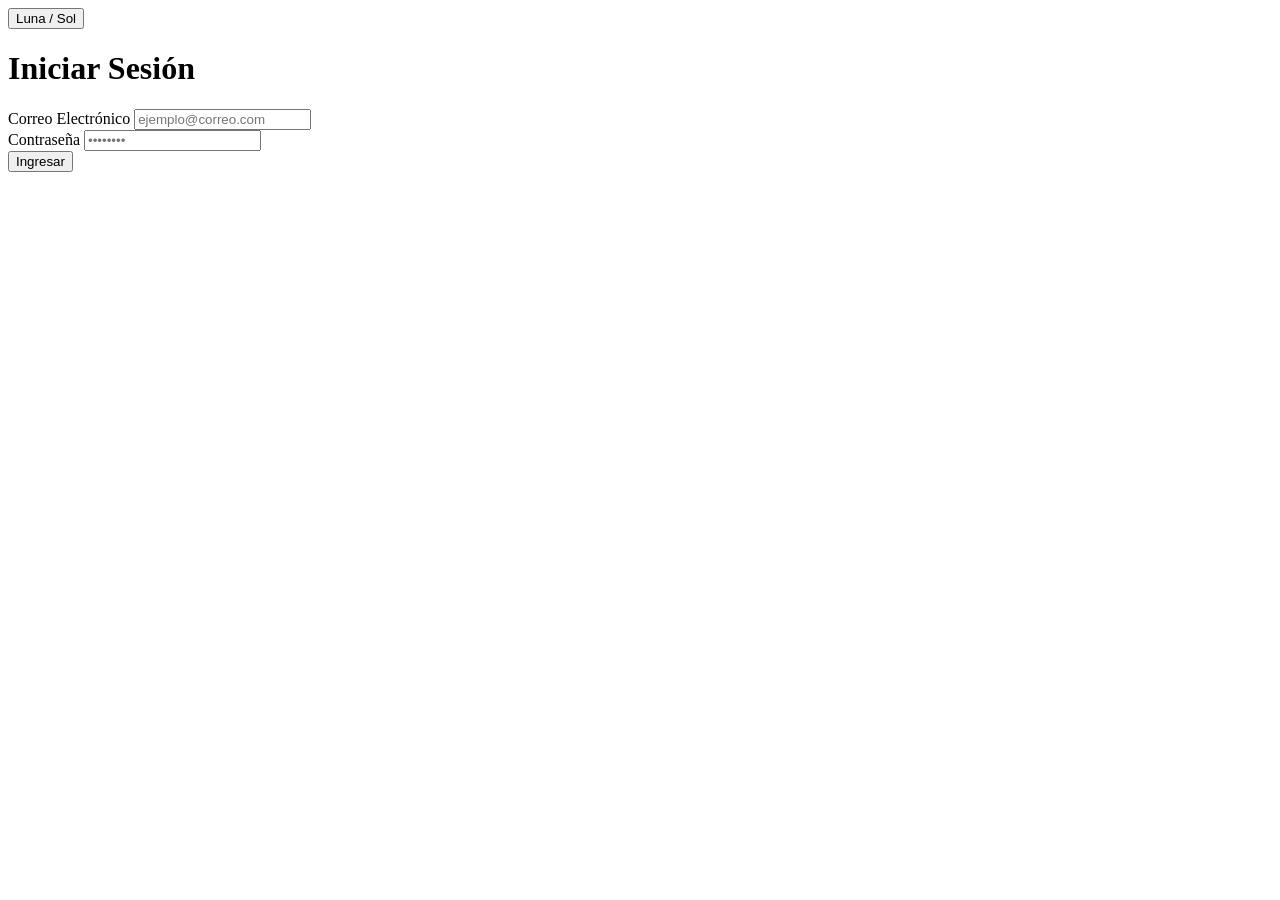
==== index.html @ 22a57d8a "Rename Index.html to index.html" ====
<!DOCTYPE html>
<html lang="es">
<head>
    <meta charset="UTF-8">
    <meta name="viewport" content="width=device-width, initial-scale=1.0">
    <title>SGG - Iniciar Sesión</title>
    <link rel="stylesheet" href="css/style.css">
</head>
<body class="theme-light">
    <header>
        <button id="theme-toggle" aria-label="Cambiar tema de color">Luna / Sol</button>
    </header>
    
    <main class="login-container">
        <h1>Iniciar Sesión</h1>
        <form id="login-form" novalidate>
            <div class="form-group">
                <label for="email">Correo Electrónico</label>
                <input type="email" id="email" required placeholder="ejemplo@correo.com">
            </div>
            
            <div class="form-group">
                <label for="password">Contraseña</label>
                <input type="password" id="password" required placeholder="••••••••">
            </div>
            
            <button type="submit">Ingresar</button>
            <p id="error-message" class="error-text" aria-live="polite"></p>
        </form>
    </main>

    <script src="js/login.js"></script>
</body>
</html>
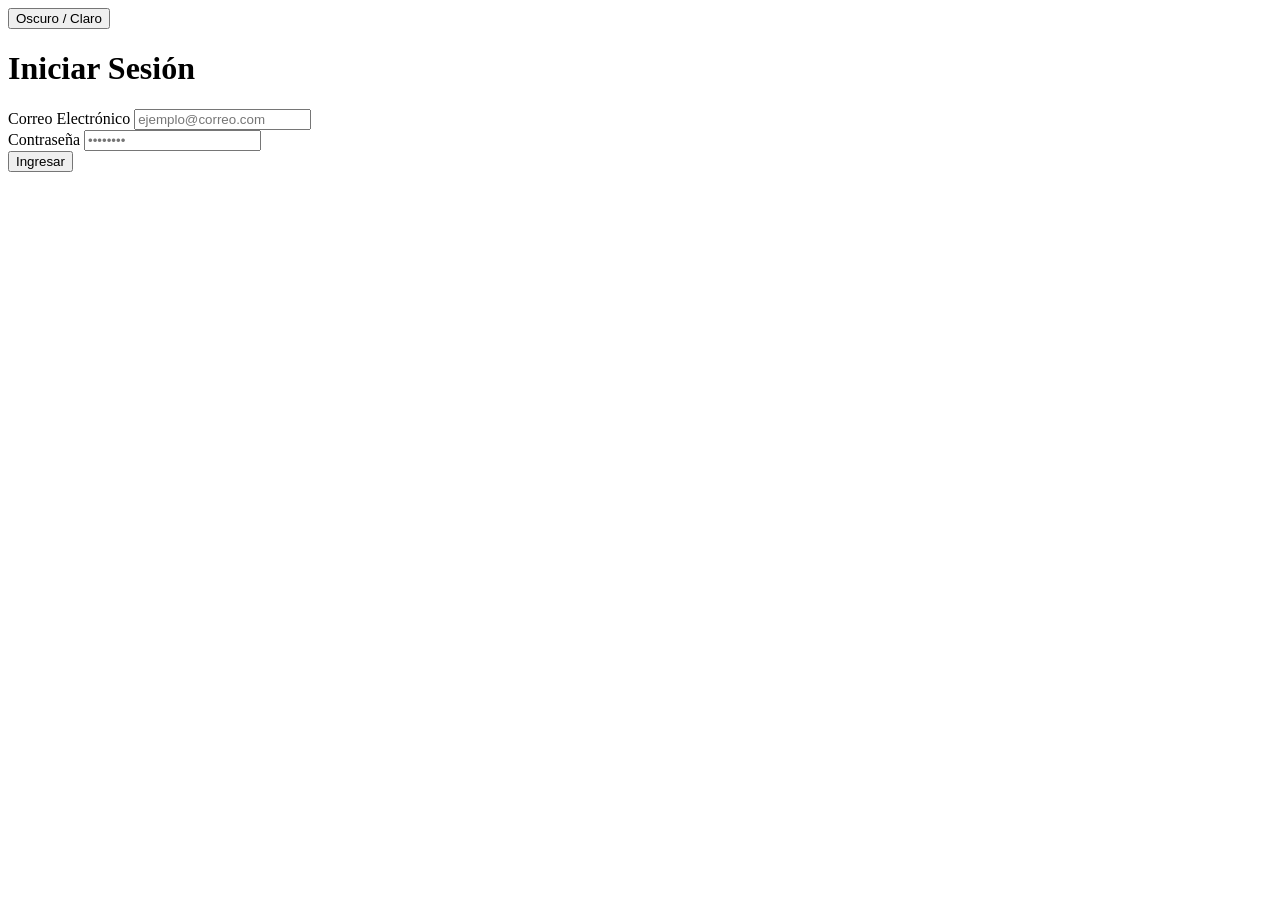
==== commit 618649c3: "Update index.html" ====
--- a/index.html
+++ b/index.html
@@ -8,7 +8,7 @@
 </head>
 <body class="theme-light">
     <header>
-        <button id="theme-toggle" aria-label="Cambiar tema de color">Luna / Sol</button>
+        <button id="theme-toggle" aria-label="Cambiar tema de color">Oscuro / Claro</button>
     </header>
     
     <main class="login-container">
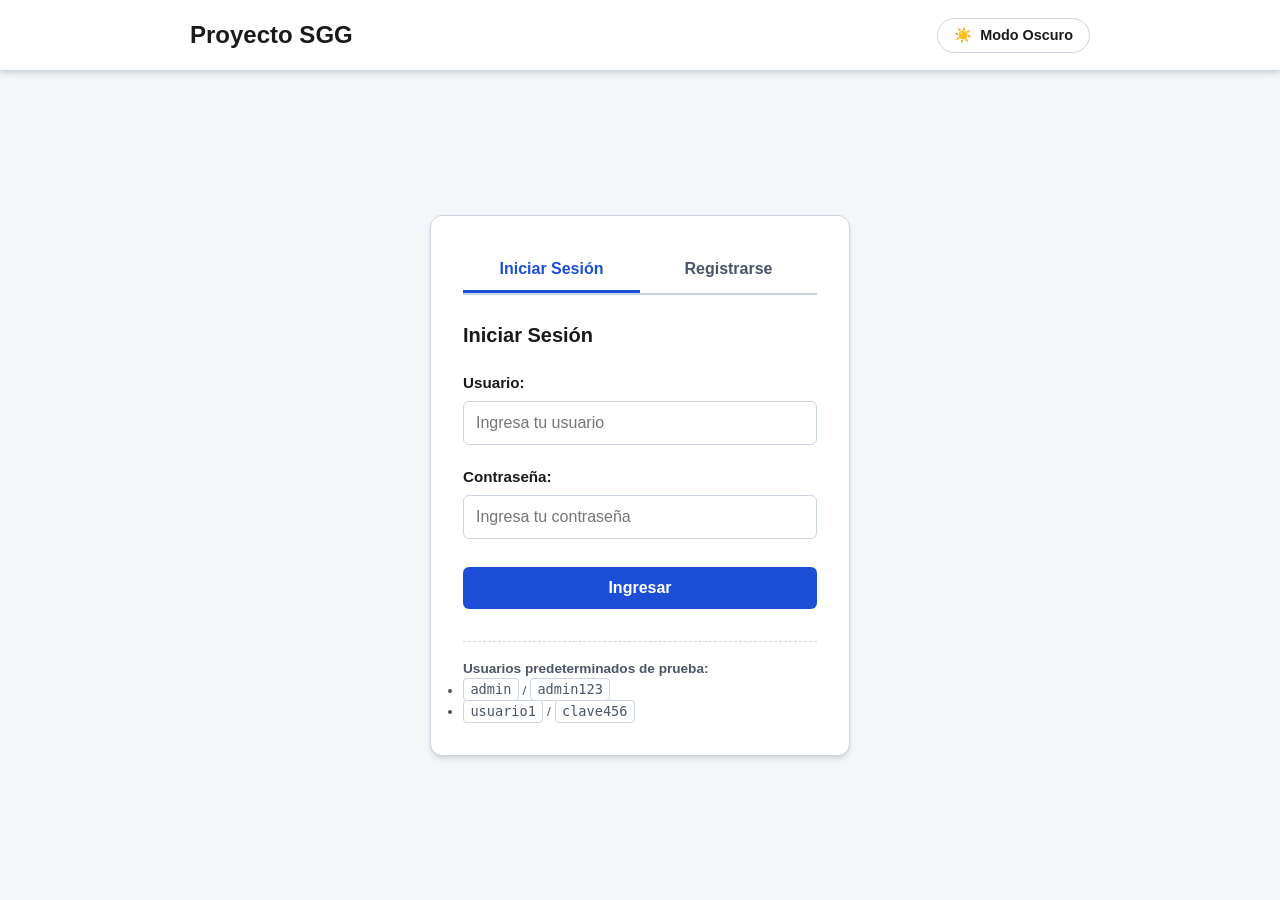
==== commit c814733a: "Add files via upload" ====
--- a/index.html
+++ b/index.html
@@ -1,34 +1,81 @@
-<!DOCTYPE html>
-<html lang="es">
-<head>
-    <meta charset="UTF-8">
-    <meta name="viewport" content="width=device-width, initial-scale=1.0">
-    <title>SGG - Iniciar Sesión</title>
-    <link rel="stylesheet" href="css/style.css">
-</head>
-<body class="theme-light">
-    <header>
-        <button id="theme-toggle" aria-label="Cambiar tema de color">Oscuro / Claro</button>
-    </header>
-    
-    <main class="login-container">
-        <h1>Iniciar Sesión</h1>
-        <form id="login-form" novalidate>
-            <div class="form-group">
-                <label for="email">Correo Electrónico</label>
-                <input type="email" id="email" required placeholder="ejemplo@correo.com">
-            </div>
-            
-            <div class="form-group">
-                <label for="password">Contraseña</label>
-                <input type="password" id="password" required placeholder="••••••••">
-            </div>
-            
-            <button type="submit">Ingresar</button>
-            <p id="error-message" class="error-text" aria-live="polite"></p>
-        </form>
-    </main>
-
-    <script src="js/login.js"></script>
-</body>
-</html>
+<!DOCTYPE html>
+<html lang="es" data-theme="light">
+<head>
+  <meta charset="UTF-8">
+  <meta name="viewport" content="width=device-width, initial-scale=1.0">
+  <title>Proyecto SGG - Autenticación y Registro de Usuarios</title>
+  <link rel="stylesheet" href="css/style.css">
+</head>
+<body>
+  <header class="app-header">
+    <div class="header-container">
+      <h1>Proyecto SGG</h1>
+      <!-- Switch de Tema Día/Noche -->
+      <button id="theme-toggle" class="theme-toggle-btn" type="button" aria-label="Alternar modo oscuro y claro" aria-pressed="false">
+        <span class="theme-icon" aria-hidden="true">☀️</span>
+        <span id="theme-text">Modo Oscuro</span>
+      </button>
+    </div>
+  </header>
+
+  <main class="main-container">
+    <!-- Contenedor de Formularios -->
+    <div class="auth-card">
+      <!-- Navegación entre pestañas de Login y Registro -->
+      <div class="tab-nav" role="tablist" aria-label="Formularios de Autenticación">
+        <button id="tab-login" class="tab-btn active" type="button" role="tab" aria-selected="true" aria-controls="panel-login">Iniciar Sesión</button>
+        <button id="tab-register" class="tab-btn" type="button" role="tab" aria-selected="false" aria-controls="panel-register">Registrarse</button>
+      </div>
+
+      <!-- Panel de Inicio de Sesión -->
+      <section id="panel-login" class="tab-panel active" role="tabpanel" aria-labelledby="tab-login">
+        <h2>Iniciar Sesión</h2>
+        <form id="login-form" novalidate>
+          <div class="form-group">
+            <label for="login-username">Usuario:</label>
+            <input type="text" id="login-username" name="username" required autocomplete="username" placeholder="Ingresa tu usuario">
+          </div>
+
+          <div class="form-group">
+            <label for="login-password">Contraseña:</label>
+            <input type="password" id="login-password" name="password" required autocomplete="current-password" placeholder="Ingresa tu contraseña">
+          </div>
+
+          <button type="submit" class="btn btn-primary">Ingresar</button>
+        </form>
+        <div id="login-message" class="message-banner" aria-live="polite"></div>
+      </section>
+
+      <!-- Panel de Registro de Usuarios -->
+      <section id="panel-register" class="tab-panel hidden" role="tabpanel" aria-labelledby="tab-register">
+        <h2>Registro de Nuevo Usuario</h2>
+        <form id="register-form" novalidate>
+          <div class="form-group">
+            <label for="reg-username">Nuevo Usuario:</label>
+            <input type="text" id="reg-username" name="username" required autocomplete="username" placeholder="Nombre de usuario">
+          </div>
+
+          <div class="form-group">
+            <label for="reg-password">Contraseña:</label>
+            <input type="password" id="reg-password" name="password" required autocomplete="new-password" placeholder="Contraseña segura">
+          </div>
+
+          <button type="submit" class="btn btn-secondary">Crear Cuenta</button>
+        </form>
+        <div id="register-message" class="message-banner" aria-live="polite"></div>
+      </section>
+
+      <!-- Información de Usuarios de Prueba (Ayuda) -->
+      <footer class="demo-credentials">
+        <p><strong>Usuarios predeterminados de prueba:</strong></p>
+        <ul>
+          <li><code>admin</code> / <code>admin123</code></li>
+          <li><code>usuario1</code> / <code>clave456</code></li>
+        </ul>
+      </footer>
+    </div>
+  </main>
+
+  <script src="js/login.js"></script>
+</body>
+</html>
--- a/css/style.css
+++ b/css/style.css
@@ -0,0 +1,260 @@
+/* ==========================================================================
+   PROYECTO SGG - ESTILOS VISUALES Y MODO DÍA/NOCHE (WCAG COMPLIANT)
+   ========================================================================== */
+
+/* Variables CSS para modo claro (Día) */
+:root {
+  --bg-color: #f4f6f9;
+  --card-bg: #ffffff;
+  --text-color: #1a1a1a;
+  --text-secondary: #4a5568;
+  --primary-color: #1d4ed8; /* Azul con alto contraste */
+  --primary-hover: #1e40af;
+  --secondary-color: #0f766e;
+  --secondary-hover: #115e59;
+  --border-color: #cbd5e1;
+  --input-bg: #ffffff;
+  --success-bg: #dcfce7;
+  --success-text: #14532d;
+  --success-border: #86efac;
+  --error-bg: #fee2e2;
+  --error-text: #7f1d1d;
+  --error-border: #fca5a5;
+  --focus-ring: #2563eb;
+  --shadow: 0 4px 6px -1px rgba(0, 0, 0, 0.1), 0 2px 4px -1px rgba(0, 0, 0, 0.06);
+}
+
+/* Variables CSS para modo oscuro (Noche) */
+[data-theme="dark"] {
+  --bg-color: #0f172a;
+  --card-bg: #1e293b;
+  --text-color: #f8fafc;
+  --text-secondary: #cbd5e1;
+  --primary-color: #3b82f6;
+  --primary-hover: #60a5fa;
+  --secondary-color: #14b8a6;
+  --secondary-hover: #2dd4bf;
+  --border-color: #475569;
+  --input-bg: #334155;
+  --success-bg: #064e3b;
+  --success-text: #ecfdf5;
+  --success-border: #059669;
+  --error-bg: #7f1d1d;
+  --error-text: #fef2f2;
+  --error-border: #dc2626;
+  --focus-ring: #93c5fd;
+  --shadow: 0 4px 6px -1px rgba(0, 0, 0, 0.5), 0 2px 4px -1px rgba(0, 0, 0, 0.3);
+}
+
+/* Base y Reset Semántico */
+* {
+  box-sizing: border-box;
+  margin: 0;
+  padding: 0;
+}
+
+body {
+  font-family: -apple-system, BlinkMacSystemFont, "Segoe UI", Roboto, Helvetica, Arial, sans-serif;
+  background-color: var(--bg-color);
+  color: var(--text-color);
+  line-height: 1.6;
+  min-height: 100vh;
+  display: flex;
+  flex-direction: column;
+  transition: background-color 0.3s ease, color 0.3s ease;
+}
+
+/* Enfoque accesible (WCAG) */
+:focus-visible {
+  outline: 3px solid var(--focus-ring);
+  outline-offset: 2px;
+}
+
+/* Encabezado */
+.app-header {
+  background-color: var(--card-bg);
+  border-bottom: 1px solid var(--border-color);
+  padding: 1rem 2rem;
+  box-shadow: var(--shadow);
+}
+
+.header-container {
+  max-width: 900px;
+  margin: 0 auto;
+  display: flex;
+  justify-content: space-between;
+  align-items: center;
+}
+
+.header-container h1 {
+  font-size: 1.5rem;
+  font-weight: 700;
+}
+
+/* Botón Switch de Tema */
+.theme-toggle-btn {
+  background-color: var(--input-bg);
+  color: var(--text-color);
+  border: 1px solid var(--border-color);
+  padding: 0.5rem 1rem;
+  border-radius: 20px;
+  cursor: pointer;
+  display: flex;
+  align-items: center;
+  gap: 0.5rem;
+  font-size: 0.9rem;
+  font-weight: 600;
+  transition: all 0.2s ease;
+}
+
+.theme-toggle-btn:hover {
+  border-color: var(--primary-color);
+}
+
+/* Layout Principal */
+.main-container {
+  flex: 1;
+  display: flex;
+  justify-content: center;
+  align-items: center;
+  padding: 2rem 1rem;
+}
+
+.auth-card {
+  background-color: var(--card-bg);
+  border: 1px solid var(--border-color);
+  border-radius: 12px;
+  width: 100%;
+  max-width: 420px;
+  padding: 2rem;
+  box-shadow: var(--shadow);
+}
+
+/* Pestañas de Navegación */
+.tab-nav {
+  display: flex;
+  border-bottom: 2px solid var(--border-color);
+  margin-bottom: 1.5rem;
+}
+
+.tab-btn {
+  flex: 1;
+  background: none;
+  border: none;
+  padding: 0.75rem;
+  font-size: 1rem;
+  font-weight: 600;
+  color: var(--text-secondary);
+  cursor: pointer;
+  border-bottom: 3px solid transparent;
+  transition: all 0.2s ease;
+}
+
+.tab-btn.active {
+  color: var(--primary-color);
+  border-bottom-color: var(--primary-color);
+}
+
+/* Formularios */
+.tab-panel.hidden {
+  display: none;
+}
+
+.tab-panel h2 {
+  font-size: 1.25rem;
+  margin-bottom: 1.25rem;
+}
+
+.form-group {
+  margin-bottom: 1.25rem;
+  display: flex;
+  flex-direction: column;
+}
+
+.form-group label {
+  font-weight: 600;
+  margin-bottom: 0.35rem;
+  font-size: 0.95rem;
+}
+
+.form-group input {
+  padding: 0.75rem;
+  border: 1px solid var(--border-color);
+  border-radius: 6px;
+  background-color: var(--input-bg);
+  color: var(--text-color);
+  font-size: 1rem;
+}
+
+/* Botones de Acción */
+.btn {
+  width: 100%;
+  padding: 0.75rem;
+  font-size: 1rem;
+  font-weight: 600;
+  border: none;
+  border-radius: 6px;
+  cursor: pointer;
+  transition: background-color 0.2s ease;
+  margin-top: 0.5rem;
+}
+
+.btn-primary {
+  background-color: var(--primary-color);
+  color: #ffffff;
+}
+
+.btn-primary:hover {
+  background-color: var(--primary-hover);
+}
+
+.btn-secondary {
+  background-color: var(--secondary-color);
+  color: #ffffff;
+}
+
+.btn-secondary:hover {
+  background-color: var(--secondary-hover);
+}
+
+/* Banner de Mensajes (Éxito y Error) */
+.message-banner {
+  margin-top: 1rem;
+  padding: 0.75rem;
+  border-radius: 6px;
+  font-size: 0.92rem;
+  font-weight: 600;
+  display: none;
+  text-align: center;
+}
+
+.message-banner.success {
+  display: block;
+  background-color: var(--success-bg);
+  color: var(--success-text);
+  border: 1px solid var(--success-border);
+}
+
+.message-banner.error {
+  display: block;
+  background-color: var(--error-bg);
+  color: var(--error-text);
+  border: 1px solid var(--error-border);
+}
+
+/* Credenciales de Prueba */
+.demo-credentials {
+  margin-top: 2rem;
+  padding-top: 1rem;
+  border-top: 1px dashed var(--border-color);
+  font-size: 0.85rem;
+  color: var(--text-secondary);
+}
+
+.demo-credentials code {
+  background-color: var(--input-bg);
+  padding: 0.15rem 0.4rem;
+  border-radius: 4px;
+  border: 1px solid var(--border-color);
+  font-family: monospace;
+}
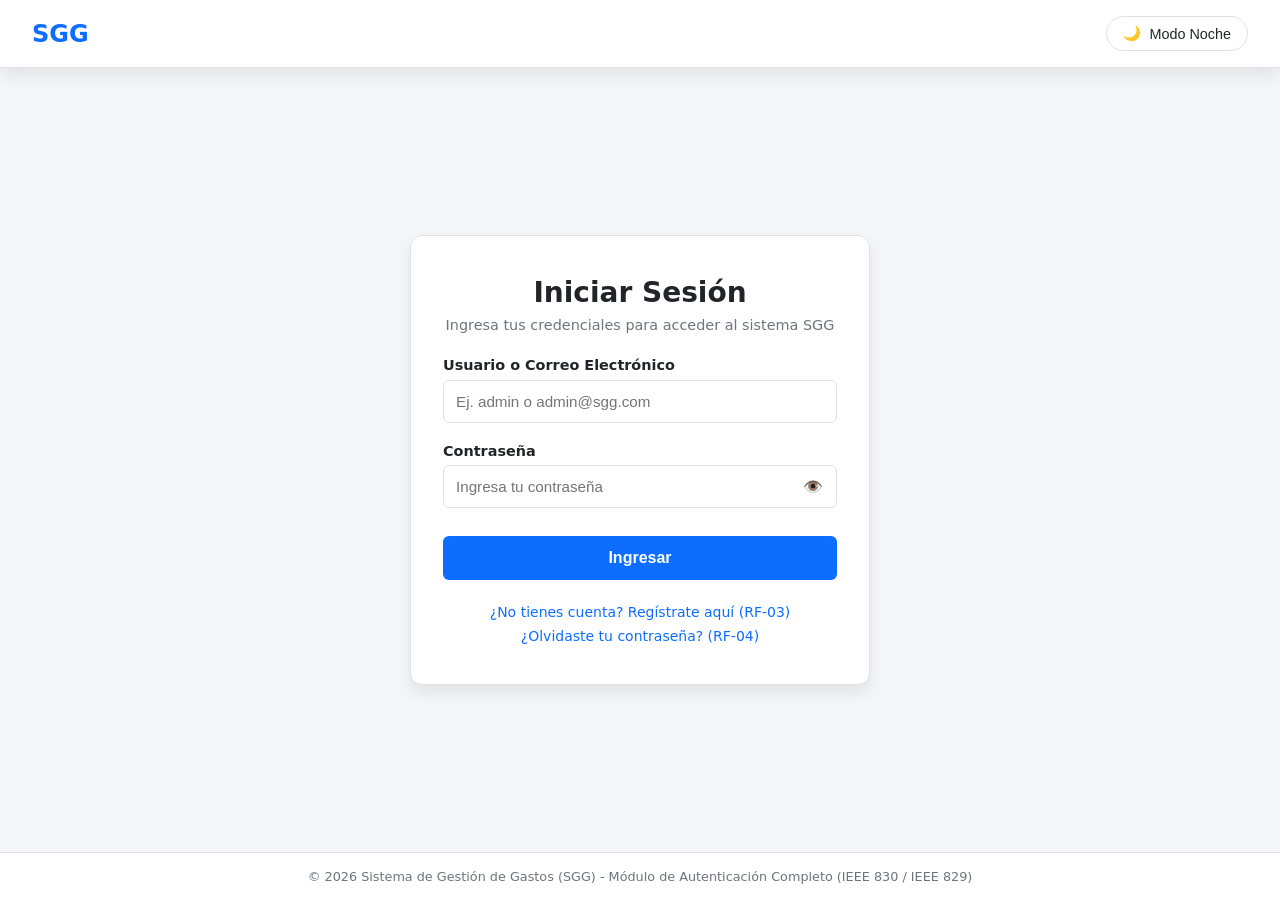
==== commit e8e26dae: "Add files via upload" ====
--- a/index.html
+++ b/index.html
@@ -1,81 +1,60 @@
 <!DOCTYPE html>
-<html lang="es" data-theme="light">
+<html lang="es">
 <head>
   <meta charset="UTF-8">
   <meta name="viewport" content="width=device-width, initial-scale=1.0">
-  <title>Proyecto SGG - Autenticación y Registro de Usuarios</title>
+  <title>Inicio de Sesión - SGG</title>
   <link rel="stylesheet" href="css/style.css">
 </head>
 <body>
-  <header class="app-header">
-    <div class="header-container">
-      <h1>Proyecto SGG</h1>
-      <!-- Switch de Tema Día/Noche -->
-      <button id="theme-toggle" class="theme-toggle-btn" type="button" aria-label="Alternar modo oscuro y claro" aria-pressed="false">
-        <span class="theme-icon" aria-hidden="true">☀️</span>
-        <span id="theme-text">Modo Oscuro</span>
-      </button>
+  <header>
+    <div class="logo-container">
+      <h1>SGG</h1>
     </div>
+    <button id="theme-toggle" class="theme-toggle-btn" aria-label="Cambiar tema día/noche" aria-pressed="false">
+      <span id="theme-icon">🌙</span>
+      <span id="theme-text">Modo Noche</span>
+    </button>
   </header>
 
-  <main class="main-container">
-    <!-- Contenedor de Formularios -->
-    <div class="auth-card">
-      <!-- Navegación entre pestañas de Login y Registro -->
-      <div class="tab-nav" role="tablist" aria-label="Formularios de Autenticación">
-        <button id="tab-login" class="tab-btn active" type="button" role="tab" aria-selected="true" aria-controls="panel-login">Iniciar Sesión</button>
-        <button id="tab-register" class="tab-btn" type="button" role="tab" aria-selected="false" aria-controls="panel-register">Registrarse</button>
+  <main>
+    <section class="auth-card">
+      <h2>Iniciar Sesión</h2>
+      <p class="subtitle">Ingresa tus credenciales para acceder al sistema SGG</p>
+
+      <div id="alert-message" class="alert" aria-live="polite"></div>
+
+      <form id="login-form" novalidate>
+        <div class="form-group">
+          <label for="username">Usuario o Correo Electrónico</label>
+          <input type="text" id="username" name="username" placeholder="Ej. admin o admin@sgg.com" required autocomplete="username">
+        </div>
+
+        <div class="form-group">
+          <label for="password">Contraseña</label>
+          <div class="password-input-wrapper">
+            <input type="password" id="password" name="password" placeholder="Ingresa tu contraseña" required autocomplete="current-password">
+            <button type="button" id="toggle-password" class="toggle-password-btn" title="Mostrar/Ocultar contraseña" aria-label="Mostrar contraseña">👁️</button>
+          </div>
+        </div>
+
+        <button type="submit" id="btn-login" class="btn-primary">Ingresar</button>
+      </form>
+
+      <div class="auth-links">
+        <a href="registro.html">¿No tienes cuenta? Regístrate aquí (RF-03)</a>
+        <a href="recuperar.html">¿Olvidaste tu contraseña? (RF-04)</a>
       </div>
-
-      <!-- Panel de Inicio de Sesión -->
-      <section id="panel-login" class="tab-panel active" role="tabpanel" aria-labelledby="tab-login">
-        <h2>Iniciar Sesión</h2>
-        <form id="login-form" novalidate>
-          <div class="form-group">
-            <label for="login-username">Usuario:</label>
-            <input type="text" id="login-username" name="username" required autocomplete="username" placeholder="Ingresa tu usuario">
-          </div>
-
-          <div class="form-group">
-            <label for="login-password">Contraseña:</label>
-            <input type="password" id="login-password" name="password" required autocomplete="current-password" placeholder="Ingresa tu contraseña">
-          </div>
-
-          <button type="submit" class="btn btn-primary">Ingresar</button>
-        </form>
-        <div id="login-message" class="message-banner" aria-live="polite"></div>
-      </section>
-
-      <!-- Panel de Registro de Usuarios -->
-      <section id="panel-register" class="tab-panel hidden" role="tabpanel" aria-labelledby="tab-register">
-        <h2>Registro de Nuevo Usuario</h2>
-        <form id="register-form" novalidate>
-          <div class="form-group">
-            <label for="reg-username">Nuevo Usuario:</label>
-            <input type="text" id="reg-username" name="username" required autocomplete="username" placeholder="Nombre de usuario">
-          </div>
-
-          <div class="form-group">
-            <label for="reg-password">Contraseña:</label>
-            <input type="password" id="reg-password" name="password" required autocomplete="new-password" placeholder="Contraseña segura">
-          </div>
-
-          <button type="submit" class="btn btn-secondary">Crear Cuenta</button>
-        </form>
-        <div id="register-message" class="message-banner" aria-live="polite"></div>
-      </section>
-
-      <!-- Información de Usuarios de Prueba (Ayuda) -->
-      <footer class="demo-credentials">
-        <p><strong>Usuarios predeterminados de prueba:</strong></p>
-        <ul>
-          <li><code>admin</code> / <code>admin123</code></li>
-          <li><code>usuario1</code> / <code>clave456</code></li>
-        </ul>
-      </footer>
-    </div>
+    </section>
   </main>
 
+  <footer>
+    <p>&copy; 2026 Sistema de Gestión de Gastos (SGG) - Módulo de Autenticación Completo (IEEE 830 / IEEE 829)</p>
+  </footer>
+
+  <script src="js/config.js"></script>
+  <script src="js/storage.js"></script>
+  <script src="js/theme.js"></script>
   <script src="js/login.js"></script>
 </body>
 </html>
--- a/css/style.css
+++ b/css/style.css
@@ -1,118 +1,87 @@
-/* ==========================================================================
-   PROYECTO SGG - ESTILOS VISUALES Y MODO DÍA/NOCHE (WCAG COMPLIANT)
-   ========================================================================== */
-
-/* Variables CSS para modo claro (Día) */
+/* SGG - Sistema de Gestión de Gastos - Módulo de Autenticación */
 :root {
   --bg-color: #f4f6f9;
   --card-bg: #ffffff;
-  --text-color: #1a1a1a;
-  --text-secondary: #4a5568;
-  --primary-color: #1d4ed8; /* Azul con alto contraste */
-  --primary-hover: #1e40af;
-  --secondary-color: #0f766e;
-  --secondary-hover: #115e59;
-  --border-color: #cbd5e1;
+  --text-color: #212529;
+  --text-muted: #6c757d;
+  --primary-color: #0d6efd;
+  --primary-hover: #0b5ed7;
+  --border-color: #dee2e6;
   --input-bg: #ffffff;
-  --success-bg: #dcfce7;
-  --success-text: #14532d;
-  --success-border: #86efac;
-  --error-bg: #fee2e2;
-  --error-text: #7f1d1d;
-  --error-border: #fca5a5;
-  --focus-ring: #2563eb;
-  --shadow: 0 4px 6px -1px rgba(0, 0, 0, 0.1), 0 2px 4px -1px rgba(0, 0, 0, 0.06);
-}
-
-/* Variables CSS para modo oscuro (Noche) */
+  --success-color: #198754;
+  --error-color: #dc3545;
+  --warning-color: #ffc107;
+  --rule-unfulfilled: #dc3545;
+  --rule-fulfilled: #198754;
+  --shadow: 0 0.5rem 1rem rgba(0, 0, 0, 0.08);
+}
+
 [data-theme="dark"] {
-  --bg-color: #0f172a;
-  --card-bg: #1e293b;
-  --text-color: #f8fafc;
-  --text-secondary: #cbd5e1;
-  --primary-color: #3b82f6;
-  --primary-hover: #60a5fa;
-  --secondary-color: #14b8a6;
-  --secondary-hover: #2dd4bf;
-  --border-color: #475569;
-  --input-bg: #334155;
-  --success-bg: #064e3b;
-  --success-text: #ecfdf5;
-  --success-border: #059669;
-  --error-bg: #7f1d1d;
-  --error-text: #fef2f2;
-  --error-border: #dc2626;
-  --focus-ring: #93c5fd;
-  --shadow: 0 4px 6px -1px rgba(0, 0, 0, 0.5), 0 2px 4px -1px rgba(0, 0, 0, 0.3);
-}
-
-/* Base y Reset Semántico */
+  --bg-color: #121212;
+  --card-bg: #1e1e1e;
+  --text-color: #e0e0e0;
+  --text-muted: #a0a0a0;
+  --primary-color: #3d8bfd;
+  --primary-hover: #0b5ed7;
+  --border-color: #333333;
+  --input-bg: #2d2d2d;
+  --success-color: #2e7d32;
+  --error-color: #d32f2f;
+  --warning-color: #f57c00;
+  --rule-unfulfilled: #ff5252;
+  --rule-fulfilled: #69f0ae;
+  --shadow: 0 0.5rem 1rem rgba(0, 0, 0, 0.5);
+}
+
 * {
   box-sizing: border-box;
   margin: 0;
   padding: 0;
+  transition: background-color 0.3s ease, color 0.3s ease, border-color 0.3s ease;
 }
 
 body {
-  font-family: -apple-system, BlinkMacSystemFont, "Segoe UI", Roboto, Helvetica, Arial, sans-serif;
+  font-family: system-ui, -apple-system, "Segoe UI", Roboto, "Helvetica Neue", Arial, sans-serif;
   background-color: var(--bg-color);
   color: var(--text-color);
-  line-height: 1.6;
   min-height: 100vh;
   display: flex;
   flex-direction: column;
-  transition: background-color 0.3s ease, color 0.3s ease;
-}
-
-/* Enfoque accesible (WCAG) */
-:focus-visible {
-  outline: 3px solid var(--focus-ring);
-  outline-offset: 2px;
-}
-
-/* Encabezado */
-.app-header {
+}
+
+header {
+  display: flex;
+  justify-content: space-between;
+  align-items: center;
+  padding: 1rem 2rem;
   background-color: var(--card-bg);
   border-bottom: 1px solid var(--border-color);
-  padding: 1rem 2rem;
   box-shadow: var(--shadow);
 }
 
-.header-container {
-  max-width: 900px;
-  margin: 0 auto;
-  display: flex;
-  justify-content: space-between;
-  align-items: center;
-}
-
-.header-container h1 {
+.logo-container h1 {
   font-size: 1.5rem;
-  font-weight: 700;
-}
-
-/* Botón Switch de Tema */
+  color: var(--primary-color);
+}
+
 .theme-toggle-btn {
-  background-color: var(--input-bg);
-  color: var(--text-color);
-  border: 1px solid var(--border-color);
+  background: transparent;
+  border: 1px solid var(--border-color);
+  color: var(--text-color);
   padding: 0.5rem 1rem;
   border-radius: 20px;
   cursor: pointer;
+  font-size: 0.9rem;
   display: flex;
   align-items: center;
   gap: 0.5rem;
-  font-size: 0.9rem;
-  font-weight: 600;
-  transition: all 0.2s ease;
 }
 
 .theme-toggle-btn:hover {
-  border-color: var(--primary-color);
-}
-
-/* Layout Principal */
-.main-container {
+  background-color: var(--border-color);
+}
+
+main {
   flex: 1;
   display: flex;
   justify-content: center;
@@ -124,137 +93,181 @@
   background-color: var(--card-bg);
   border: 1px solid var(--border-color);
   border-radius: 12px;
+  box-shadow: var(--shadow);
   width: 100%;
-  max-width: 420px;
-  padding: 2rem;
-  box-shadow: var(--shadow);
-}
-
-/* Pestañas de Navegación */
-.tab-nav {
-  display: flex;
-  border-bottom: 2px solid var(--border-color);
+  max-width: 460px;
+  padding: 2.5rem 2rem;
+}
+
+.auth-card h2 {
+  margin-bottom: 0.5rem;
+  font-size: 1.75rem;
+  text-align: center;
+  color: var(--text-color);
+}
+
+.auth-card p.subtitle {
+  text-align: center;
+  color: var(--text-muted);
+  font-size: 0.9rem;
   margin-bottom: 1.5rem;
 }
 
-.tab-btn {
-  flex: 1;
+.form-group {
+  margin-bottom: 1.25rem;
+}
+
+.form-group label {
+  display: block;
+  font-size: 0.9rem;
+  font-weight: 600;
+  margin-bottom: 0.4rem;
+}
+
+.form-group input[type="text"],
+.form-group input[type="email"],
+.form-group input[type="date"],
+.form-group input[type="password"] {
+  width: 100%;
+  padding: 0.75rem;
+  border: 1px solid var(--border-color);
+  border-radius: 6px;
+  background-color: var(--input-bg);
+  color: var(--text-color);
+  font-size: 0.95rem;
+}
+
+.form-group input:focus {
+  outline: 2px solid var(--primary-color);
+  border-color: transparent;
+}
+
+.password-input-wrapper {
+  position: relative;
+  display: flex;
+  align-items: center;
+}
+
+.password-input-wrapper input {
+  padding-right: 2.75rem;
+}
+
+.toggle-password-btn {
+  position: absolute;
+  right: 0.5rem;
   background: none;
   border: none;
-  padding: 0.75rem;
+  color: var(--text-muted);
+  cursor: pointer;
+  padding: 0.4rem;
+  font-size: 1rem;
+}
+
+.btn-primary {
+  width: 100%;
+  padding: 0.8rem;
+  background-color: var(--primary-color);
+  color: #ffffff;
+  border: none;
+  border-radius: 6px;
   font-size: 1rem;
   font-weight: 600;
-  color: var(--text-secondary);
   cursor: pointer;
-  border-bottom: 3px solid transparent;
-  transition: all 0.2s ease;
-}
-
-.tab-btn.active {
+  margin-top: 0.5rem;
+}
+
+.btn-primary:hover:not(:disabled) {
+  background-color: var(--primary-hover);
+}
+
+.btn-primary:disabled {
+  opacity: 0.6;
+  cursor: not-allowed;
+}
+
+.password-rules {
+  list-style: none;
+  margin-top: 0.5rem;
+  background-color: var(--bg-color);
+  padding: 0.75rem;
+  border-radius: 6px;
+  border: 1px solid var(--border-color);
+  font-size: 0.825rem;
+}
+
+.password-rules li {
+  display: flex;
+  align-items: center;
+  gap: 0.4rem;
+  margin-bottom: 0.25rem;
+  color: var(--rule-unfulfilled);
+}
+
+.password-rules li.fulfilled {
+  color: var(--rule-fulfilled);
+  font-weight: 600;
+}
+
+.alert {
+  padding: 0.75rem 1rem;
+  border-radius: 6px;
+  font-size: 0.9rem;
+  margin-bottom: 1.25rem;
+  display: none;
+}
+
+.alert.show {
+  display: block;
+}
+
+.alert-success {
+  background-color: rgba(25, 135, 84, 0.15);
+  color: var(--success-color);
+  border: 1px solid var(--success-color);
+}
+
+.alert-error {
+  background-color: rgba(220, 53, 69, 0.15);
+  color: var(--error-color);
+  border: 1px solid var(--error-color);
+}
+
+.alert-warning {
+  background-color: rgba(255, 193, 7, 0.15);
+  color: var(--warning-color);
+  border: 1px solid var(--warning-color);
+}
+
+.alert-info {
+  background-color: rgba(13, 110, 253, 0.15);
   color: var(--primary-color);
-  border-bottom-color: var(--primary-color);
-}
-
-/* Formularios */
-.tab-panel.hidden {
-  display: none;
-}
-
-.tab-panel h2 {
-  font-size: 1.25rem;
-  margin-bottom: 1.25rem;
-}
-
-.form-group {
-  margin-bottom: 1.25rem;
+  border: 1px solid var(--primary-color);
+}
+
+.auth-links {
+  margin-top: 1.5rem;
+  text-align: center;
+  font-size: 0.875rem;
   display: flex;
   flex-direction: column;
-}
-
-.form-group label {
-  font-weight: 600;
-  margin-bottom: 0.35rem;
-  font-size: 0.95rem;
-}
-
-.form-group input {
-  padding: 0.75rem;
-  border: 1px solid var(--border-color);
-  border-radius: 6px;
-  background-color: var(--input-bg);
-  color: var(--text-color);
-  font-size: 1rem;
-}
-
-/* Botones de Acción */
-.btn {
-  width: 100%;
-  padding: 0.75rem;
-  font-size: 1rem;
-  font-weight: 600;
-  border: none;
-  border-radius: 6px;
-  cursor: pointer;
-  transition: background-color 0.2s ease;
-  margin-top: 0.5rem;
-}
-
-.btn-primary {
-  background-color: var(--primary-color);
-  color: #ffffff;
-}
-
-.btn-primary:hover {
-  background-color: var(--primary-hover);
-}
-
-.btn-secondary {
-  background-color: var(--secondary-color);
-  color: #ffffff;
-}
-
-.btn-secondary:hover {
-  background-color: var(--secondary-hover);
-}
-
-/* Banner de Mensajes (Éxito y Error) */
-.message-banner {
-  margin-top: 1rem;
-  padding: 0.75rem;
-  border-radius: 6px;
-  font-size: 0.92rem;
-  font-weight: 600;
-  display: none;
-  text-align: center;
-}
-
-.message-banner.success {
-  display: block;
-  background-color: var(--success-bg);
-  color: var(--success-text);
-  border: 1px solid var(--success-border);
-}
-
-.message-banner.error {
-  display: block;
-  background-color: var(--error-bg);
-  color: var(--error-text);
-  border: 1px solid var(--error-border);
-}
-
-/* Credenciales de Prueba */
-.demo-credentials {
-  margin-top: 2rem;
-  padding-top: 1rem;
-  border-top: 1px dashed var(--border-color);
-  font-size: 0.85rem;
-  color: var(--text-secondary);
-}
-
-.demo-credentials code {
-  background-color: var(--input-bg);
-  padding: 0.15rem 0.4rem;
-  border-radius: 4px;
-  border: 1px solid var(--border-color);
-  font-family: monospace;
-}
+  gap: 0.5rem;
+}
+
+.auth-links a {
+  color: var(--primary-color);
+  text-decoration: none;
+  font-weight: 500;
+}
+
+.auth-links a:hover {
+  text-decoration: underline;
+}
+
+footer {
+  text-align: center;
+  padding: 1rem;
+  font-size: 0.8rem;
+  color: var(--text-muted);
+  border-top: 1px solid var(--border-color);
+  background-color: var(--card-bg);
+}
